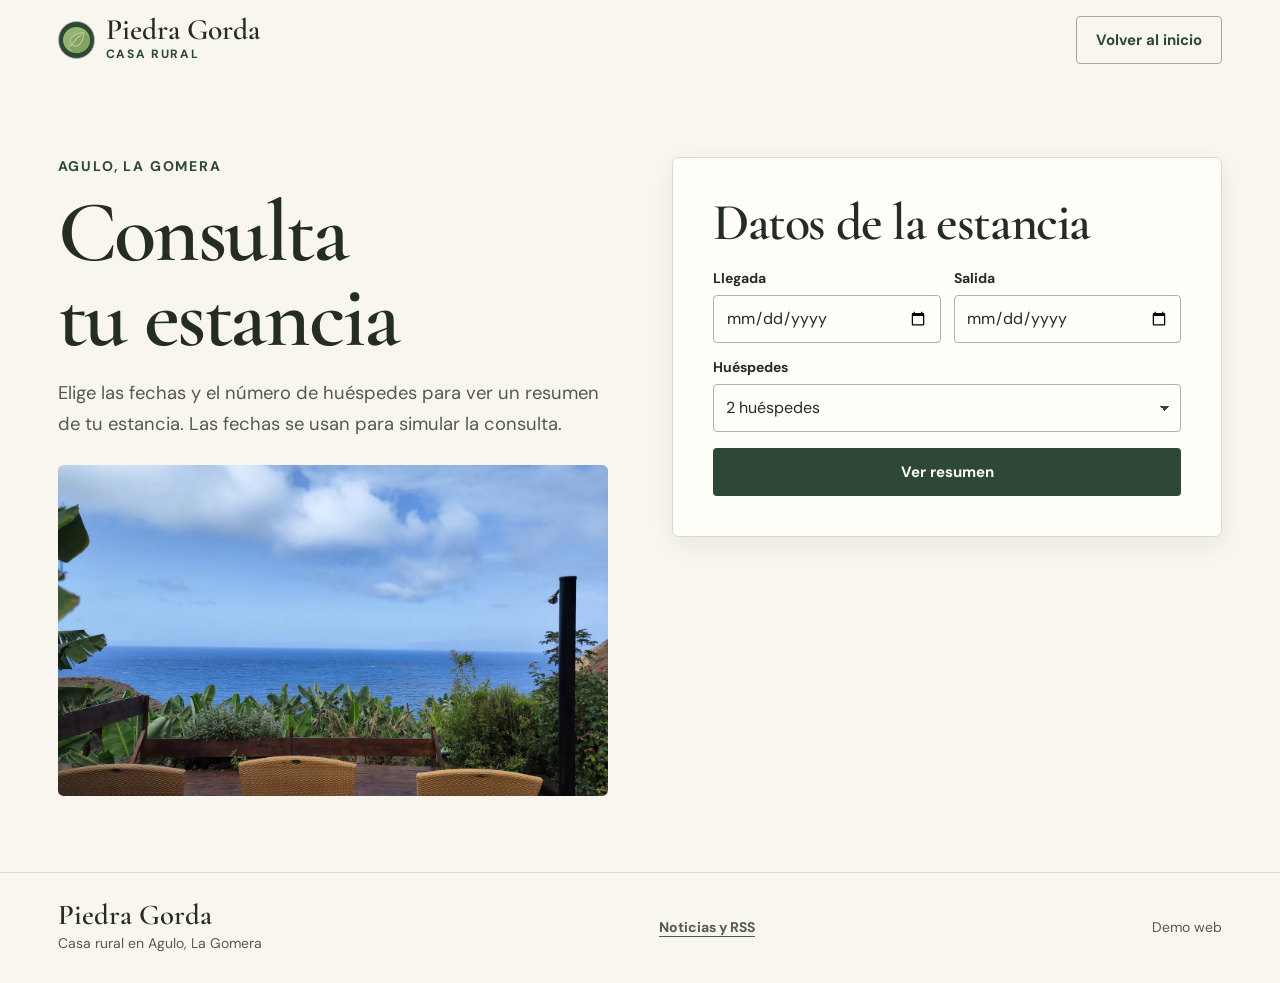
==== paginas/reservas.html @ 368b9666 "Publica la demo de Casa Rural Piedra Gorda" ====
<!doctype html>
<html lang="es">
<head>
  <meta charset="utf-8">
  <meta name="viewport" content="width=device-width, initial-scale=1">
  <meta name="description" content="Prueba la consulta de estancia de Casa Rural Piedra Gorda.">
  <meta name="theme-color" content="#f8f6ef">
  <title>Consultar estancia · Casa Rural Piedra Gorda</title>
  <link rel="icon" href="../imagenes/leaf-svgrepo-com.svg" type="image/svg+xml">
  <link rel="stylesheet" href="../css/estilos.css">
  <script defer src="../js/demo.js"></script>
</head>
<body>
  <a class="skip-link" href="#contenido">Saltar al contenido</a>
  <header class="site-header">
    <div class="wrap header-inner secondary-header">
      <a class="brand" href="../index.html" aria-label="Piedra Gorda, inicio">
        <span class="brand-mark" aria-hidden="true"><img src="../imagenes/leaf-svgrepo-com.svg" alt="" width="22" height="22"></span>
        <span>Piedra Gorda<small>Casa rural</small></span>
      </a>
      <a class="button button-outline header-action" href="../index.html">Volver al inicio</a>
    </div>
  </header>

  <main id="contenido" class="wrap secondary-main">
    <div class="reservation-layout">
      <div class="page-intro">
        <p class="eyebrow">Agulo, La Gomera</p>
        <h1>Consulta tu estancia</h1>
        <p>Elige las fechas y el número de huéspedes para ver un resumen de tu estancia. Las fechas se usan para simular la consulta.</p>
        <img src="../imagenes/Vistas%20desde%20solarium.webp" alt="Vista al mar desde el solárium de Piedra Gorda" width="1440" height="1080">
      </div>
      <section class="reservation-card" aria-labelledby="datos-titulo">
        <h2 id="datos-titulo">Datos de la estancia</h2>
        <form class="reservation-form" data-stay-form data-reservation>
          <div class="field">
            <label for="llegada">Llegada</label>
            <input id="llegada" name="llegada" type="date" required>
          </div>
          <div class="field">
            <label for="salida">Salida</label>
            <input id="salida" name="salida" type="date" required>
          </div>
          <div class="field guest-field">
            <label for="personas">Huéspedes</label>
            <select id="personas" name="personas" required>
              <option value="1">1 huésped</option>
              <option value="2" selected>2 huéspedes</option>
              <option value="3">3 huéspedes</option>
              <option value="4">4 huéspedes</option>
              <option value="5">5 huéspedes</option>
              <option value="6">6 huéspedes</option>
              <option value="7">7 huéspedes</option>
            </select>
          </div>
          <button class="button button-primary" type="submit">Ver resumen</button>
        </form>
        <noscript><p>Activa JavaScript para generar el resumen de la estancia.</p></noscript>
        <section class="reservation-result" data-reservation-result hidden aria-labelledby="resumen-titulo">
          <h3 id="resumen-titulo" tabindex="-1">Resumen de la consulta</h3>
          <dl>
            <div><dt>Llegada</dt><dd data-arrival></dd></div>
            <div><dt>Salida</dt><dd data-departure></dd></div>
            <div><dt>Estancia</dt><dd data-nights></dd></div>
            <div><dt>Huéspedes</dt><dd data-guests></dd></div>
          </dl>
          <p>Simulación completada.</p>
        </section>
      </section>
    </div>
  </main>

  <footer class="site-footer">
    <div class="wrap footer-inner">
      <div><a class="footer-brand" href="../index.html">Piedra Gorda</a><p>Casa rural en Agulo, La Gomera</p></div>
      <a class="text-link" href="rss.html">Noticias y RSS</a>
      <p>Demo web</p>
    </div>
  </footer>
</body>
</html>
---- css/estilos.css ----
@font-face {
  font-family: "DM Sans";
  src: url("../fuentes/dm-sans.woff2") format("woff2");
  font-weight: 100 900;
  font-display: swap;
}

@font-face {
  font-family: "Cormorant Garamond";
  src: url("../fuentes/cormorant.woff2") format("woff2");
  font-weight: 600;
  font-display: swap;
}

@font-face {
  font-family: "Cormorant Garamond";
  src: url("../fuentes/cormorant-italic.woff2") format("woff2");
  font-weight: 600;
  font-style: italic;
  font-display: swap;
}

:root {
  color-scheme: light;
  --paper: #f8f6ef;
  --white: #fffef9;
  --ink: #232d23;
  --muted: #525b51;
  --green: #2d4935;
  --dark-green: #1f3526;
  --light-green: #eaeedf;
  --line: #d8dacf;
  --serif: "Cormorant Garamond", Georgia, serif;
  --sans: "DM Sans", system-ui, sans-serif;
  --shadow: 0 14px 36px rgb(33 42 29 / 12%);
}

*, *::before, *::after { box-sizing: border-box; }

html {
  scroll-behavior: smooth;
  scroll-padding-top: 1.5rem;
}

body {
  margin: 0;
  min-width: 0;
  background: var(--paper);
  color: var(--ink);
  font: 1rem / 1.65 var(--sans);
}

img {
  display: block;
  max-width: 100%;
  height: auto;
}

figure, ul, h1, h2, h3, p, dl, dd { margin: 0; }
a { color: inherit; }
button, input, select { font: inherit; }

:focus-visible {
  outline: 3px solid #5b753b;
  outline-offset: 4px;
}

.wrap {
  width: min(100% - clamp(2rem, 9vw, 9rem), 76rem);
  margin-inline: auto;
}

.skip-link {
  position: fixed;
  z-index: 10;
  top: 1rem;
  left: 1rem;
  padding: .5rem 1rem;
  background: var(--white);
  transform: translateY(-160%);
}

.skip-link:focus { transform: translateY(0); }

h1, h2, h3 {
  font-family: var(--serif);
  font-weight: 600;
  line-height: .98;
  letter-spacing: -.027em;
  text-wrap: balance;
}

h1 { font-size: clamp(3.4rem, 7vw, 6.7rem); }
h2 { font-size: clamp(2.65rem, 5.1vw, 4.3rem); }
h3 { font-size: clamp(1.9rem, 3vw, 2.5rem); }

.eyebrow {
  margin-bottom: .85rem;
  color: var(--green);
  font-size: .875rem;
  font-weight: 700;
  line-height: 1.4;
  letter-spacing: .13em;
  text-transform: uppercase;
}

.text-link {
  font-weight: 700;
  text-underline-offset: .32em;
  text-decoration-thickness: 1px;
}

.text-link:hover { color: #486440; }

.button {
  display: inline-flex;
  align-items: center;
  justify-content: center;
  min-height: 3rem;
  padding: .65rem 1.2rem;
  border: 1px solid transparent;
  border-radius: .25rem;
  font-size: .9375rem;
  font-weight: 700;
  line-height: 1.25;
  text-align: center;
  text-decoration: none;
  cursor: pointer;
  transition: background-color .18s ease, color .18s ease, border-color .18s ease;
}

.button-outline { border-color: #a1aa9a; background: transparent; color: var(--green); }
.button-outline:hover { background: var(--light-green); }
.button-primary { background: var(--green); color: var(--white); }
.button-primary:hover { background: var(--dark-green); }
.button-light { background: var(--white); color: var(--dark-green); }
.button-light:hover { background: var(--light-green); }

.site-header { background: var(--paper); }

.header-inner {
  display: grid;
  grid-template-columns: 1fr auto 1fr;
  align-items: center;
  gap: .9rem 1.5rem;
  min-height: 5rem;
}

.brand {
  display: flex;
  align-items: center;
  justify-self: start;
  gap: .65rem;
  color: var(--ink);
  font: 600 1.85rem/.88 var(--serif);
  white-space: nowrap;
  text-decoration: none;
}

.brand small {
  display: block;
  margin-top: .25rem;
  color: var(--green);
  font: 700 .75rem/1.3 var(--sans);
  letter-spacing: .14em;
  text-transform: uppercase;
}

.brand-mark {
  display: grid;
  place-items: center;
  width: 2.35rem;
  height: 2.35rem;
  flex: 0 0 auto;
  border: 1px solid #b6bfb2;
  border-radius: 50%;
  background: var(--green);
}

.brand-mark img { width: 1.65rem; filter: saturate(.72) brightness(.88); }

.main-nav {
  display: flex;
  align-items: center;
  justify-content: center;
  gap: clamp(1rem, 3vw, 2.5rem);
}

.main-nav a {
  display: inline-flex;
  align-items: center;
  min-height: 2.75rem;
  color: var(--ink);
  font-size: .9375rem;
  font-weight: 600;
  text-decoration: none;
  white-space: nowrap;
}

.main-nav a:hover { text-decoration: underline; text-underline-offset: .34em; }
.header-action { justify-self: end; }

.hero {
  position: relative;
  isolation: isolate;
  display: grid;
  align-items: center;
  min-height: clamp(32rem, 46vw, 40rem);
  padding-block: clamp(3.5rem, 7vw, 6.5rem) clamp(6rem, 11vw, 9rem);
  overflow: hidden;
  background: #354638;
  color: var(--white);
}

.hero-image, .hero::after {
  position: absolute;
  inset: 0;
  z-index: -2;
  width: 100%;
  height: 100%;
}

.hero-image { object-fit: cover; object-position: 50% 58%; }

.hero::after {
  z-index: -1;
  content: "";
  background: linear-gradient(90deg, rgb(13 27 21 / 83%), rgb(13 27 21 / 58%) 36%, transparent 78%),
    linear-gradient(0deg, rgb(12 23 16 / 53%), transparent 27%);
}

.hero h1 { margin: 0 0 1.1rem -.055em; }
.hero h1 em { color: #f1edcf; }
.hero .eyebrow { color: var(--white); }

.hero-location {
  display: flex;
  align-items: center;
  gap: .58rem;
}

.location-pin {
  position: relative;
  display: inline-block;
  width: .78rem;
  height: .78rem;
  margin-bottom: .16rem;
  transform: rotate(-45deg);
  border: 1.5px solid currentColor;
  border-radius: 50% 50% 50% 0;
}

.location-pin::after {
  position: absolute;
  inset: .19rem;
  border-radius: 50%;
  background: currentColor;
  content: "";
}

.hero-description {
  margin-bottom: 1.6rem;
  font-size: clamp(1.0625rem, 2vw, 1.33rem);
  font-weight: 500;
}

.hero-caption {
  position: absolute;
  right: max(calc((100% - 76rem) / 2), 4.5vw);
  bottom: 5.1rem;
  font-size: .875rem;
  font-weight: 600;
  text-shadow: 0 1px 7px #000;
}

.booking-wrap {
  position: relative;
  margin-top: -3.2rem;
}

.booking-bar {
  display: grid;
  grid-template-columns: 1.2fr repeat(3, minmax(8rem, 1fr)) auto;
  align-items: end;
  gap: 1rem 1.25rem;
  padding: 1.35rem 1.5rem;
  border: 1px solid var(--line);
  border-radius: .4rem;
  background: var(--white);
  box-shadow: var(--shadow);
}

.booking-heading { align-self: center; }
.booking-heading h2 { font-size: 2rem; text-wrap: initial; }
.booking-heading p { color: var(--muted); font-size: .875rem; }

.field {
  display: grid;
  gap: .32rem;
  min-width: 0;
}

.field label {
  font-size: .875rem;
  font-weight: 700;
}

.field input, .field select {
  width: 100%;
  min-width: 0;
  min-height: 3rem;
  padding: .58rem .72rem;
  border: 1px solid #aab3a5;
  border-radius: .25rem;
  background-color: var(--white);
  color: var(--ink);
  font-size: 1rem;
  line-height: 1.3;
}

.field select {
  appearance: none;
  padding-right: 2rem;
  background-image: linear-gradient(45deg, transparent 50%, var(--green) 50%),
    linear-gradient(135deg, var(--green) 50%, transparent 50%);
  background-position: calc(100% - 15px) 50%, calc(100% - 10px) 50%;
  background-repeat: no-repeat;
  background-size: 5px 5px;
}

.section-spacing { padding-block: clamp(3.65rem, 7.5vw, 7rem); }

.house {
  display: grid;
  grid-template-columns: 1.1fr 1fr;
  align-items: center;
  column-gap: clamp(2rem, 8vw, 7rem);
  row-gap: clamp(2rem, 5vw, 4rem);
}

.house-photo { position: relative; }

.house-photo img, .destination img {
  width: 100%;
  aspect-ratio: 4 / 3;
  border-radius: .35rem;
  object-fit: cover;
}

.house-photo figcaption {
  position: absolute;
  right: 0;
  bottom: 0;
  padding: .5rem .8rem;
  border-radius: .3rem 0 .3rem 0;
  background: var(--dark-green);
  color: var(--white);
  font-size: .875rem;
}

.house-copy > p:not(.eyebrow), .section-heading > p, .destination p, .page-intro > p:not(.eyebrow) {
  color: var(--muted);
  font-size: clamp(1rem, 1.55vw, 1.15rem);
}

.house-copy > p:not(.eyebrow) { margin: 1.25rem 0 1.15rem; max-width: 40ch; }

.amenities {
  display: grid;
  grid-column: 1 / -1;
  grid-template-columns: repeat(6, 1fr);
  padding: 1.5rem 0;
  border-block: 1px solid var(--line);
  list-style: none;
}

.amenities li {
  display: grid;
  justify-items: center;
  align-content: start;
  gap: .6rem;
  padding-inline: .35rem;
  color: var(--green);
  font-size: .9375rem;
  font-weight: 700;
  text-align: center;
}

.amenities li + li { border-left: 1px solid var(--line); }

.amenities img {
  width: 1.875rem;
  height: 1.875rem;
  object-fit: contain;
}

.gallery { background: #eceee3; }

.section-heading {
  display: flex;
  align-items: end;
  justify-content: space-between;
  gap: 1rem 2rem;
  margin-bottom: clamp(1.5rem, 3.5vw, 2.5rem);
}

.section-heading > p { max-width: 25ch; }

.gallery-grid {
  display: grid;
  grid-template-columns: repeat(3, 1fr);
  gap: clamp(.8rem, 1.8vw, 1.5rem);
}

.gallery-tile {
  position: relative;
  display: block;
  min-width: 0;
  overflow: hidden;
  border-radius: .35rem;
  background: var(--dark-green);
  color: var(--white);
  text-decoration: none;
}

.gallery-tile img {
  width: 100%;
  aspect-ratio: 4 / 3;
  object-fit: cover;
  transition: transform .25s ease;
}

.gallery-tile:hover img { transform: scale(1.035); }

.gallery-tile span {
  position: absolute;
  bottom: .75rem;
  left: .75rem;
  padding: .33rem .63rem;
  border-radius: .2rem;
  background: rgb(24 38 27 / 91%);
  font-size: .875rem;
  font-weight: 700;
}

.gallery-dialog {
  width: min(100% - 1.5rem, 62rem);
  max-height: calc(100% - 1.5rem);
  padding: clamp(.75rem, 2.5vw, 1.5rem);
  border: 0;
  border-radius: .4rem;
  background: var(--white);
  color: var(--ink);
}

.gallery-dialog::backdrop { background: rgb(15 24 16 / 85%); }

body:has(.gallery-dialog[open]) { overflow: hidden; }

.dialog-heading, .dialog-controls {
  display: flex;
  align-items: center;
  justify-content: space-between;
  gap: .5rem;
}

.dialog-heading h2 { font-size: clamp(1.85rem, 4vw, 3rem); }
.dialog-controls p { font-size: .875rem; text-align: center; }

.gallery-dialog > img {
  width: 100%;
  height: min(63vh, 44rem);
  margin-block: .75rem;
  border-radius: .2rem;
  background: #1d261d;
  object-fit: contain;
}

.destination-grid, .feed-grid {
  display: grid;
  grid-template-columns: 1fr 1fr;
  gap: clamp(1.5rem, 4vw, 3rem);
}

.destination img { aspect-ratio: 16 / 9; }
.destination h3 { margin: 1.05rem 0 .48rem; }
.destination p { max-width: 49ch; }

.closing {
  padding-block: clamp(2.5rem, 5.5vw, 5rem);
  background: var(--dark-green);
  color: var(--white);
}

.closing-inner {
  display: flex;
  align-items: center;
  justify-content: space-between;
  gap: 1.5rem;
}

.closing h2 { font-size: clamp(2.55rem, 5vw, 4rem); }
.closing .button { flex: 0 0 auto; }

.site-footer {
  padding-block: 1.7rem;
  border-top: 1px solid var(--line);
  background: var(--paper);
}

.footer-inner {
  display: flex;
  align-items: center;
  justify-content: space-between;
  flex-wrap: wrap;
  gap: 1rem 2rem;
  color: var(--muted);
  font-size: .875rem;
}

.footer-brand {
  display: block;
  width: fit-content;
  margin-bottom: .2rem;
  color: var(--ink);
  font: 600 1.8rem/1 var(--serif);
  text-decoration: none;
}

.secondary-header { grid-template-columns: 1fr auto; }
.secondary-main { padding-block: clamp(2rem, 6vw, 5.25rem); }

.reservation-layout {
  display: grid;
  grid-template-columns: 1fr 1fr;
  align-items: start;
  gap: clamp(2rem, 5vw, 4rem);
}

.page-intro > h1 { font-size: clamp(3.35rem, 6.8vw, 5.9rem); }
.page-intro > p:not(.eyebrow) { margin-block: 1.1rem 1.65rem; max-width: 46ch; }

.page-intro img {
  width: 100%;
  aspect-ratio: 5 / 3;
  border-radius: .35rem;
  object-fit: cover;
}

.reservation-card {
  padding: clamp(1.2rem, 3.2vw, 2.5rem);
  border: 1px solid var(--line);
  border-radius: .4rem;
  background: var(--white);
  box-shadow: 0 8px 24px rgb(33 42 29 / 7%);
}

.reservation-card h2 { margin-bottom: 1.15rem; font-size: clamp(2.25rem, 4.2vw, 3.25rem); }
.reservation-card > p { margin-bottom: .7rem; color: var(--muted); }

.reservation-form, .reservation-result dl {
  display: grid;
  grid-template-columns: 1fr 1fr;
  gap: .8rem;
}

.reservation-form .guest-field, .reservation-form .button { grid-column: 1 / -1; }
.reservation-form .button { margin-top: .2rem; }

.reservation-result {
  margin-top: 1.25rem;
  padding: 1rem;
  border: 1px solid var(--line);
  border-radius: .35rem;
  background: var(--light-green);
}

.reservation-result dl { margin-block: .85rem; }
.reservation-result dt { font-size: .875rem; color: var(--muted); }
.reservation-result dd { font-weight: 650; }
.reservation-result p { color: var(--green); font-size: .875rem; }

@media (max-width: 65rem) {
  .booking-bar { grid-template-columns: repeat(3, minmax(0, 1fr)) auto; }
  .booking-heading { grid-column: 1 / -1; }
}

@media (max-width: 47rem) {
  .wrap { width: calc(100% - 2rem); }
  .header-inner { grid-template-columns: 1fr auto; gap: .5rem; padding-block: .75rem .4rem; }
  .main-nav { grid-row: 2; grid-column: 1 / -1; justify-content: start; }
  .secondary-header { min-height: 4.4rem; padding-block: .65rem; }
  .header-action { min-height: 2.75rem; padding-inline: .75rem; }
  .hero { min-height: 32rem; padding-block: 4rem 6.75rem; }
  .hero-image { object-position: 57% 63%; }
  .hero::after { background: linear-gradient(90deg, rgb(13 27 21 / 81%), rgb(13 27 21 / 66%) 44%, rgb(13 27 21 / 25%)); }
  .hero-caption { right: 1rem; bottom: 4rem; }
  .booking-bar { grid-template-columns: 1fr 1fr; padding: 1rem; gap: .75rem; }
  .house { grid-template-columns: 1fr; }
  .house-copy { grid-row: 1; }
  .house-copy > p:not(.eyebrow) { max-width: 55ch; }
  .amenities { grid-template-columns: repeat(3, minmax(0, 1fr)); row-gap: 1.1rem; padding-block: 1.1rem; }
  .amenities li:nth-child(4) { border-left: 0; }
  .section-heading { display: grid; }
  .section-heading > p { max-width: none; }
  .gallery-grid { grid-template-columns: repeat(2, minmax(0, 1fr)); }
  .closing-inner { align-items: start; flex-direction: column; }
  .reservation-layout { grid-template-columns: 1fr; }
}

@media (max-width: 32rem) {
  .brand { font-size: 1.62rem; gap: .37rem; }
  .brand-mark { width: 1.9rem; height: 1.9rem; }
  .brand-mark img { width: 1.35rem; height: 1.35rem; }
  .header-action { font-size: .875rem; padding-inline: .55rem; }
  .hero h1 { font-size: clamp(3.4rem, 13.8vw, 4.7rem); }
  .hero-caption { display: none; }
  .gallery-tile span { bottom: .4rem; left: .4rem; padding-inline: .4rem; }
  .destination-grid, .feed-grid { grid-template-columns: 1fr; }
  .dialog-controls .button { padding-inline: .65rem; }
}

@media (max-width: 22rem) {
  .booking-bar, .reservation-form { grid-template-columns: 1fr; }
  .header-action { max-width: 8rem; }
  .amenities { grid-template-columns: 1fr 1fr; }
  .amenities li:nth-child(n) { border-left: 0; }
  .amenities li:nth-child(even) { border-left: 1px solid var(--line); }
}

@media (prefers-reduced-motion: reduce) {
  html { scroll-behavior: auto; }
  *, *::before, *::after { transition: none !important; }
}
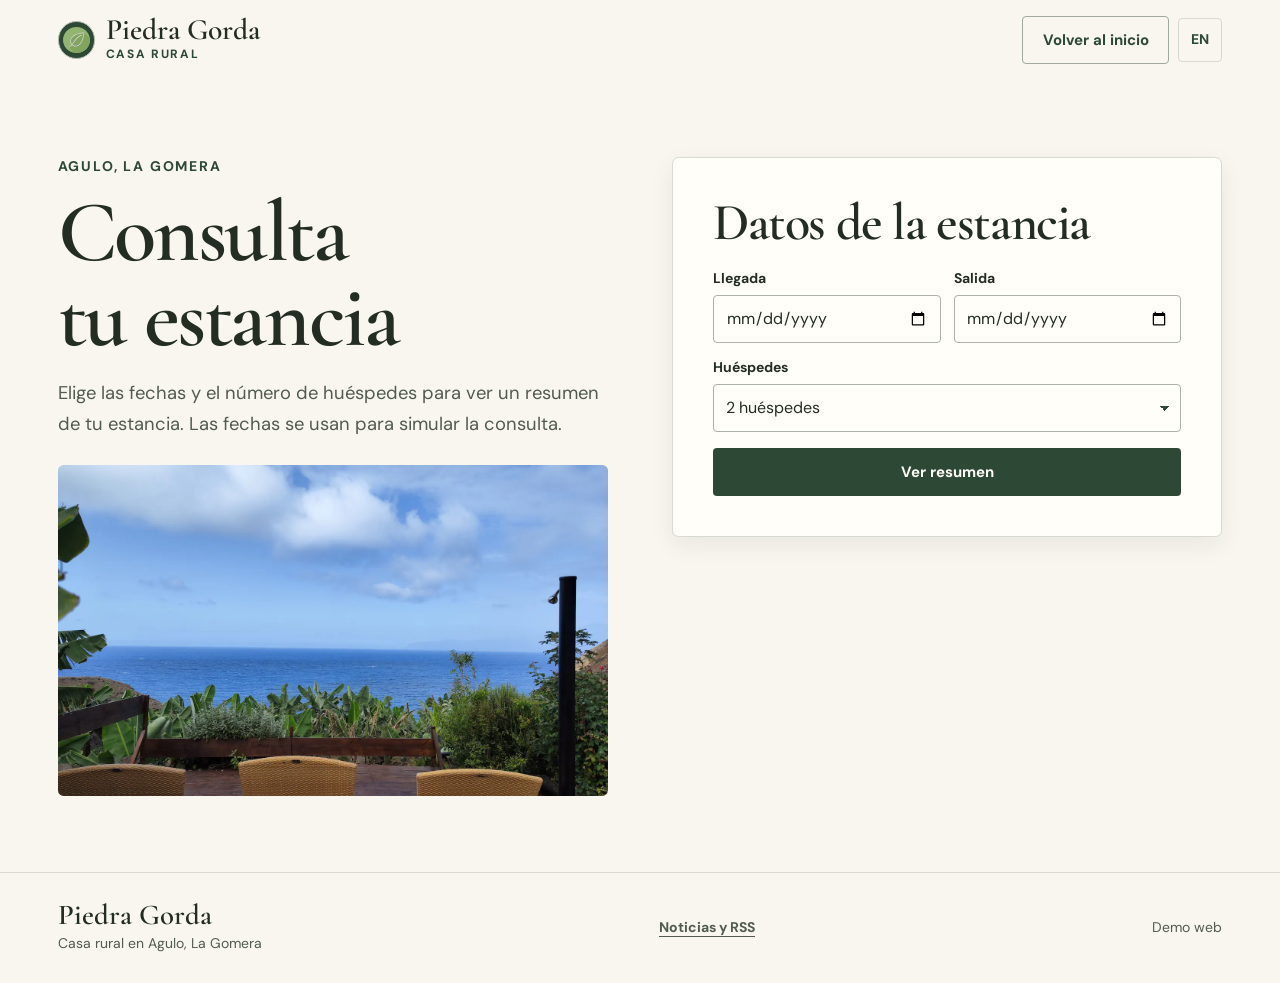
==== commit 12533887: "Publica la demo en español e inglés" ====
--- a/paginas/reservas.html
+++ b/paginas/reservas.html
@@ -18,7 +18,10 @@
         <span class="brand-mark" aria-hidden="true"><img src="../imagenes/leaf-svgrepo-com.svg" alt="" width="22" height="22"></span>
         <span>Piedra Gorda<small>Casa rural</small></span>
       </a>
-      <a class="button button-outline header-action" href="../index.html">Volver al inicio</a>
+      <div class="header-actions">
+        <a class="button button-outline header-action" href="../index.html">Volver al inicio</a>
+        <a class="language-switch" href="../en/stay.html" hreflang="en" aria-label="Ver en inglés" data-stay-language>EN</a>
+      </div>
     </div>
   </header>
 
--- a/css/estilos.css
+++ b/css/estilos.css
@@ -198,7 +198,28 @@
 }
 
 .main-nav a:hover { text-decoration: underline; text-underline-offset: .34em; }
-.header-action { justify-self: end; }
+
+.header-actions {
+  display: flex;
+  align-items: center;
+  justify-self: end;
+  gap: .6rem;
+}
+
+.language-switch {
+  display: inline-grid;
+  place-items: center;
+  min-width: 2.75rem;
+  min-height: 2.75rem;
+  border: 1px solid var(--line);
+  border-radius: .25rem;
+  color: var(--green);
+  font-size: .875rem;
+  font-weight: 700;
+  text-decoration: none;
+}
+
+.language-switch:hover { background: var(--light-green); }
 
 .hero {
   position: relative;
@@ -585,12 +606,18 @@
   .booking-heading { grid-column: 1 / -1; }
 }
 
+@media (max-width: 52rem) {
+  .header-inner { grid-template-columns: 1fr auto; gap: .5rem; padding-block: .75rem .4rem; }
+  .main-nav { grid-area: 2 / 1; justify-content: start; }
+  .main-nav + .header-actions { display: contents; }
+  .main-nav + .header-actions .header-action { grid-area: 1 / 2; justify-self: end; }
+  .main-nav + .header-actions .language-switch { grid-area: 2 / 2; justify-self: end; }
+  .secondary-header { min-height: 4.4rem; padding-block: .65rem; }
+  .header-action { min-height: 2.75rem; padding-inline: .75rem; }
+}
+
 @media (max-width: 47rem) {
   .wrap { width: calc(100% - 2rem); }
-  .header-inner { grid-template-columns: 1fr auto; gap: .5rem; padding-block: .75rem .4rem; }
-  .main-nav { grid-row: 2; grid-column: 1 / -1; justify-content: start; }
-  .secondary-header { min-height: 4.4rem; padding-block: .65rem; }
-  .header-action { min-height: 2.75rem; padding-inline: .75rem; }
   .hero { min-height: 32rem; padding-block: 4rem 6.75rem; }
   .hero-image { object-position: 57% 63%; }
   .hero::after { background: linear-gradient(90deg, rgb(13 27 21 / 81%), rgb(13 27 21 / 66%) 44%, rgb(13 27 21 / 25%)); }
@@ -620,6 +647,12 @@
   .dialog-controls .button { padding-inline: .65rem; }
 }
 
+@media (max-width: 24rem) {
+  .secondary-header .header-actions { display: contents; }
+  .secondary-header .language-switch { grid-area: 1 / 2; justify-self: end; }
+  .secondary-header .header-action { grid-area: 2 / 1; justify-self: start; }
+}
+
 @media (max-width: 22rem) {
   .booking-bar, .reservation-form { grid-template-columns: 1fr; }
   .header-action { max-width: 8rem; }
